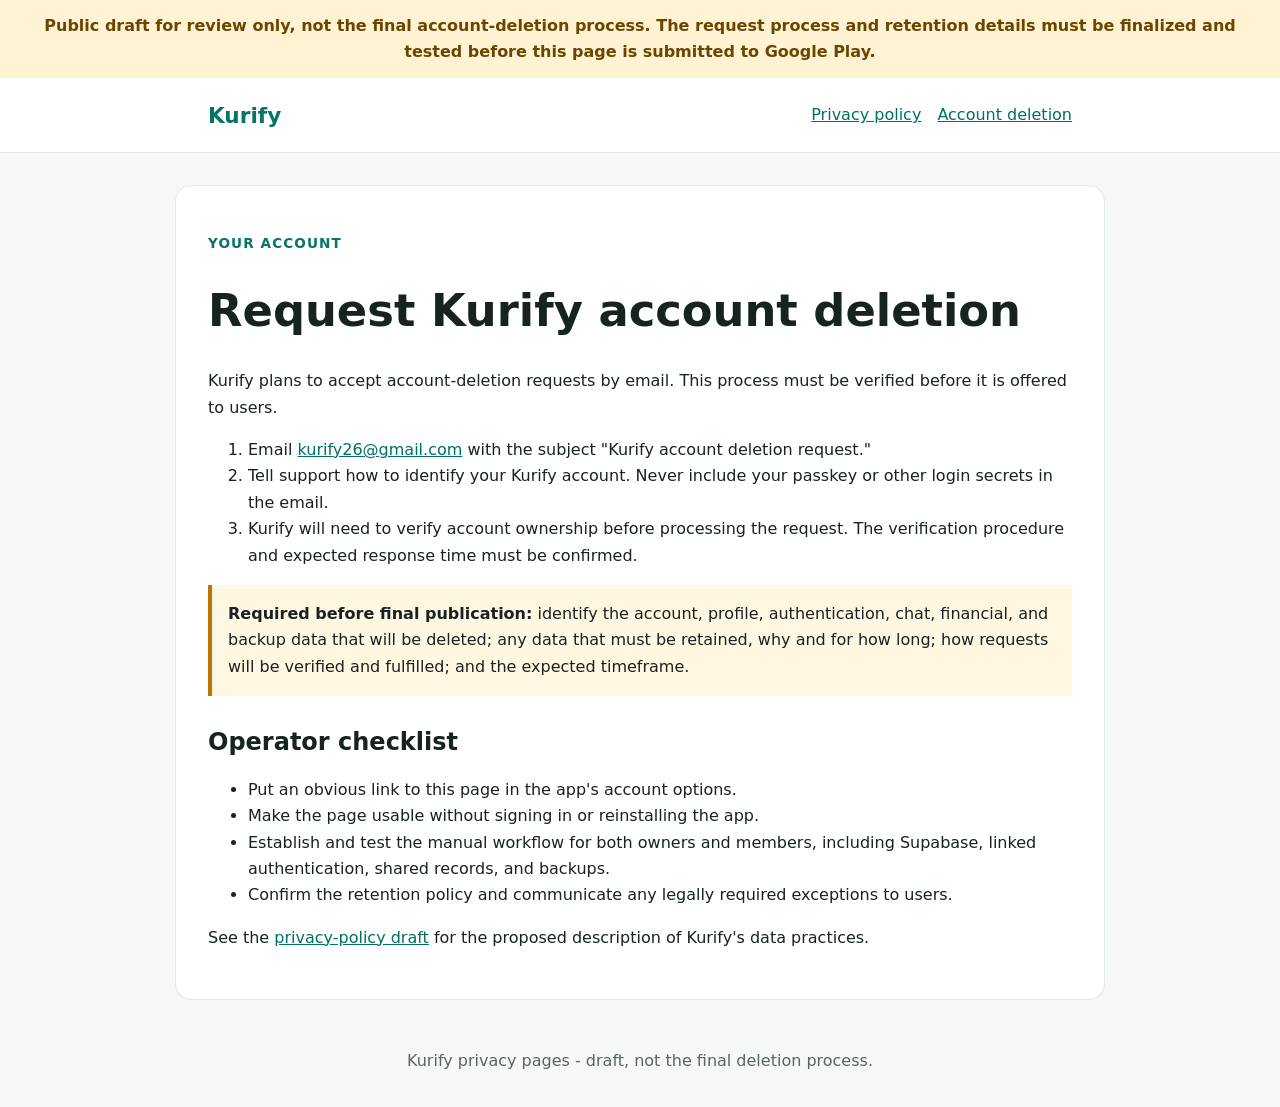
==== delete-account.html @ bcddaca8 "Add draft privacy and account deletion pages Co-authored-by: Copilot <223556219+Copilot@users.norepl" ====
<!doctype html>
<html lang="en">
  <head>
    <meta charset="utf-8">
    <meta name="viewport" content="width=device-width, initial-scale=1">
    <meta name="robots" content="noindex, nofollow">
    <title>Kurify Account Deletion - Draft</title>
    <link rel="stylesheet" href="style.css">
  </head>
  <body>
    <div class="draft-banner" role="note">
      Public draft for review only, not the final account-deletion process.
      The request process and retention details must be finalized and tested
      before this page is submitted to Google Play.
    </div>
    <header class="site-header">
      <a class="brand" href="index.html">Kurify</a>
      <nav aria-label="Privacy pages">
        <a href="index.html">Privacy policy</a>
        <a aria-current="page" href="delete-account.html">Account deletion</a>
      </nav>
    </header>
    <main>
      <p class="eyebrow">Your account</p>
      <h1>Request Kurify account deletion</h1>
      <p>
        Kurify plans to accept account-deletion requests by email. This process
        must be verified before it is offered to users.
      </p>
      <ol>
        <li>
          Email
          <a href="mailto:kurify26@gmail.com?subject=Kurify%20account%20deletion%20request">kurify26@gmail.com</a>
          with the subject "Kurify account deletion request."
        </li>
        <li>
          Tell support how to identify your Kurify account. Never include your
          passkey or other login secrets in the email.
        </li>
        <li>
          Kurify will need to verify account ownership before processing the
          request. The verification procedure and expected response time must
          be confirmed.
        </li>
      </ol>
      <div class="todo">
        <strong>Required before final publication:</strong> identify the account,
        profile, authentication, chat, financial, and backup data that will be
        deleted; any data that must be retained, why and for how long; how
        requests will be verified and fulfilled; and the expected timeframe.
      </div>
      <h2>Operator checklist</h2>
      <ul>
        <li>Put an obvious link to this page in the app's account options.</li>
        <li>Make the page usable without signing in or reinstalling the app.</li>
        <li>
          Establish and test the manual workflow for both owners and members,
          including Supabase, linked authentication, shared records, and backups.
        </li>
        <li>
          Confirm the retention policy and communicate any legally required
          exceptions to users.
        </li>
      </ul>
      <p>
        See the <a href="index.html">privacy-policy draft</a> for the proposed
        description of Kurify's data practices.
      </p>
    </main>
    <footer>Kurify privacy pages - draft, not the final deletion process.</footer>
  </body>
</html>
---- style.css ----
:root {
  color-scheme: light;
  font-family: system-ui, -apple-system, BlinkMacSystemFont, "Segoe UI", sans-serif;
  color: #172321;
  background: #f5f8f7;
  line-height: 1.65;
}

body {
  margin: 0;
}

.draft-banner {
  padding: 0.8rem 1.5rem;
  background: #fff3d4;
  color: #6b4600;
  font-weight: 700;
  text-align: center;
}

.site-header {
  display: flex;
  flex-wrap: wrap;
  align-items: center;
  justify-content: space-between;
  gap: 1rem;
  padding: 1.2rem max(1.5rem, calc((100% - 54rem) / 2));
  background: #fff;
  border-bottom: 1px solid #dfe9e6;
}

.brand {
  color: #087468;
  font-size: 1.35rem;
  font-weight: 800;
  text-decoration: none;
}

nav {
  display: flex;
  flex-wrap: wrap;
  gap: 1rem;
}

main {
  max-width: 54rem;
  margin: 2rem auto;
  padding: 2rem;
  background: #fff;
  border: 1px solid #dfe9e6;
  border-radius: 1rem;
}

h1,
h2 {
  line-height: 1.2;
}

h1 {
  font-size: clamp(2rem, 5vw, 2.8rem);
}

h2 {
  margin-top: 2rem;
}

a {
  color: #006f64;
}

.eyebrow {
  color: #087468;
  font-size: 0.85rem;
  font-weight: 800;
  letter-spacing: 0.08em;
  text-transform: uppercase;
}

.todo {
  padding: 1rem;
  background: #fff7e2;
  border-left: 4px solid #b97700;
}

footer {
  padding: 1rem 1.5rem 2rem;
  color: #586661;
  text-align: center;
}

@media (max-width: 40rem) {
  main {
    margin: 1rem;
    padding: 1.25rem;
  }
}
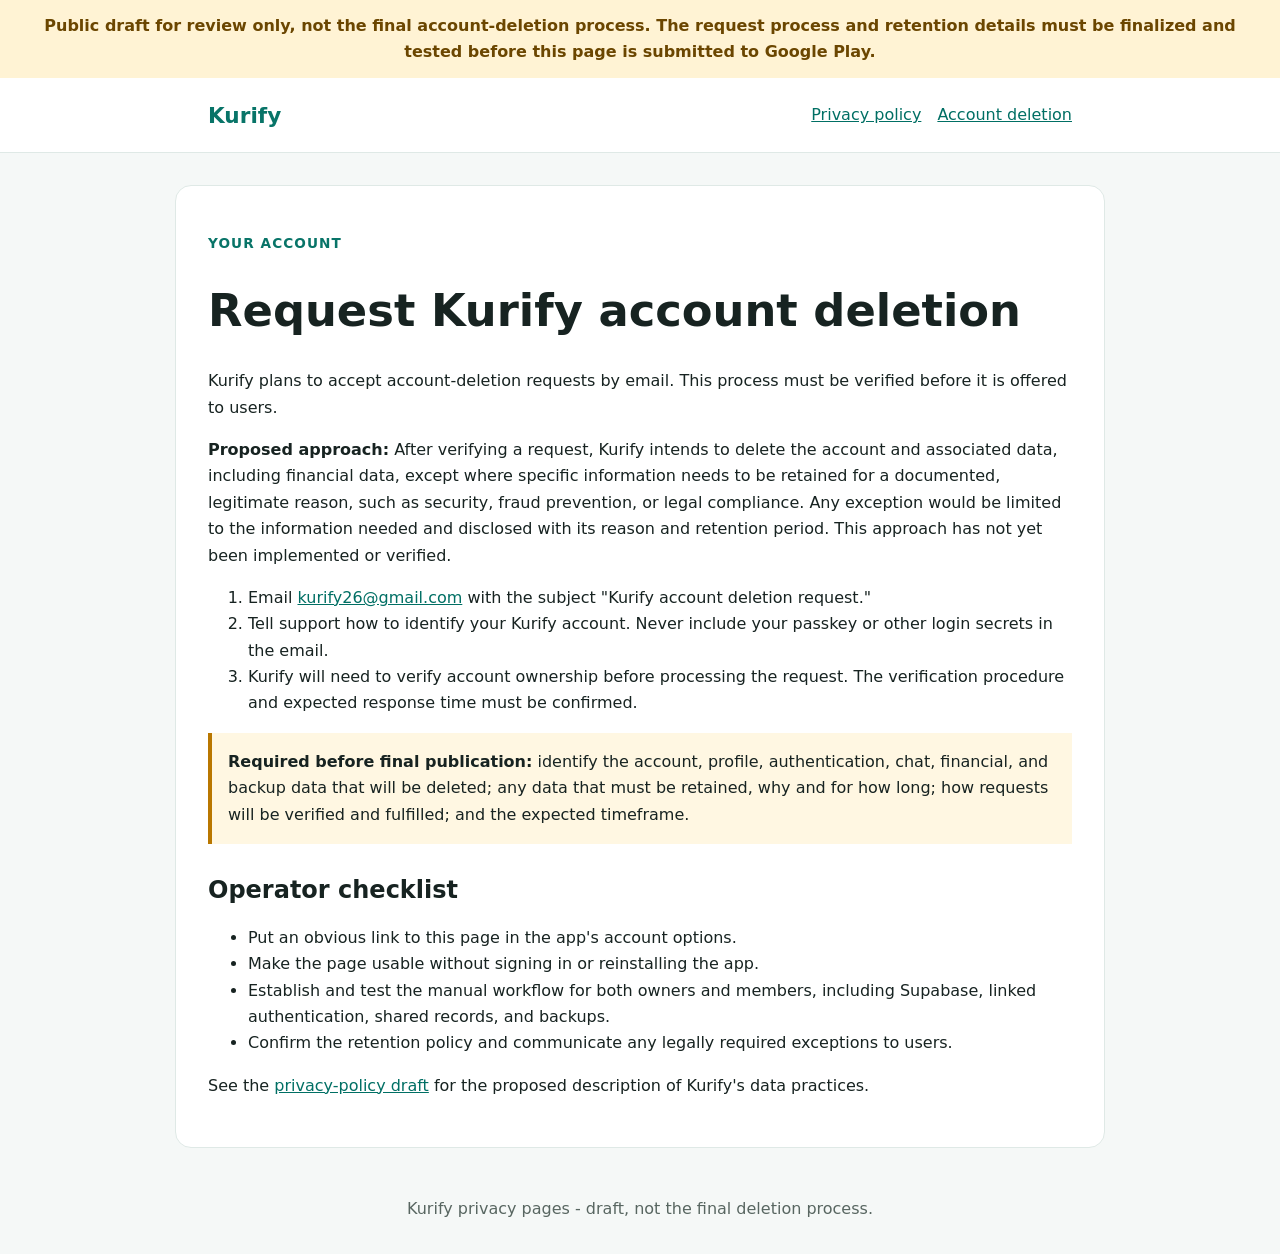
==== commit af228dac: "Describe proposed account deletion approach Co-authored-by: Copilot <223556219+Copilot@users.noreply" ====
--- a/delete-account.html
+++ b/delete-account.html
@@ -26,6 +26,15 @@
       <p>
         Kurify plans to accept account-deletion requests by email. This process
         must be verified before it is offered to users.
+      </p>
+      <p>
+        <strong>Proposed approach:</strong> After verifying a request, Kurify
+        intends to delete the account and associated data, including financial
+        data, except where specific information needs to be retained for a
+        documented, legitimate reason, such as security, fraud prevention, or
+        legal compliance. Any exception would be limited to the information
+        needed and disclosed with its reason and retention period. This approach
+        has not yet been implemented or verified.
       </p>
       <ol>
         <li>
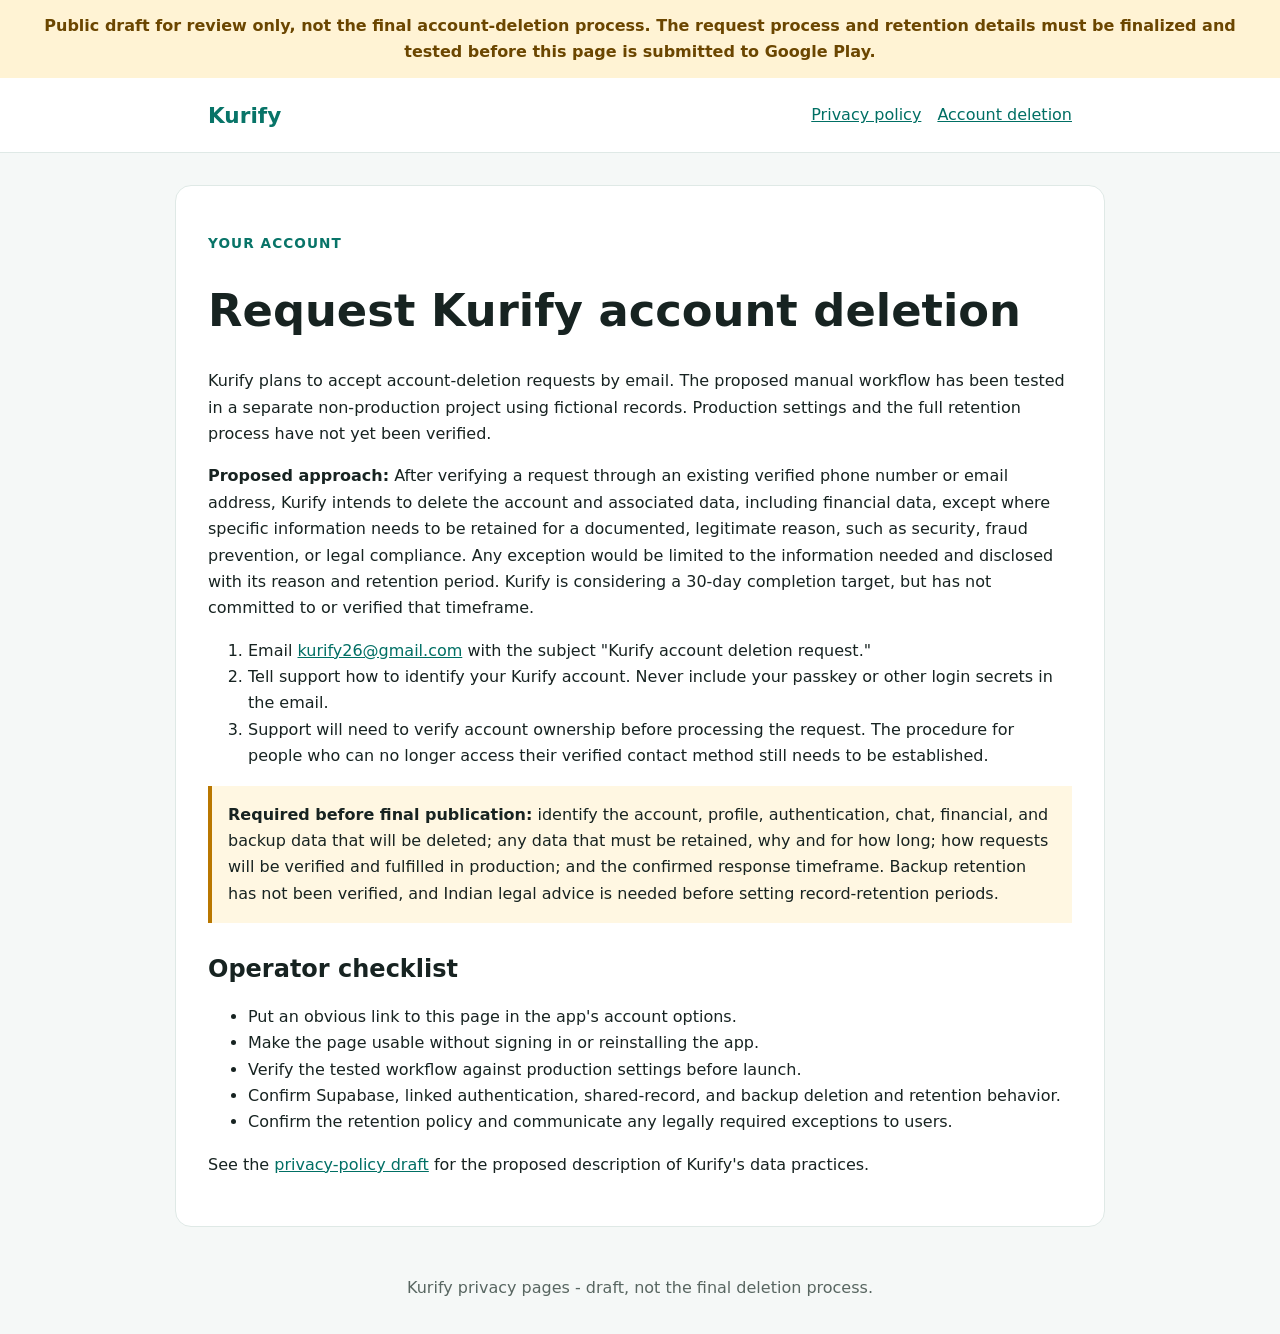
==== commit 3b4ea243: "Update account deletion draft with test status Co-authored-by: Copilot <223556219+Copilot@users.nore" ====
--- a/delete-account.html
+++ b/delete-account.html
@@ -24,17 +24,21 @@
       <p class="eyebrow">Your account</p>
       <h1>Request Kurify account deletion</h1>
       <p>
-        Kurify plans to accept account-deletion requests by email. This process
-        must be verified before it is offered to users.
+        Kurify plans to accept account-deletion requests by email. The proposed
+        manual workflow has been tested in a separate non-production project
+        using fictional records. Production settings and the full retention
+        process have not yet been verified.
       </p>
       <p>
-        <strong>Proposed approach:</strong> After verifying a request, Kurify
-        intends to delete the account and associated data, including financial
-        data, except where specific information needs to be retained for a
-        documented, legitimate reason, such as security, fraud prevention, or
-        legal compliance. Any exception would be limited to the information
-        needed and disclosed with its reason and retention period. This approach
-        has not yet been implemented or verified.
+        <strong>Proposed approach:</strong> After verifying a request through
+        an existing verified phone number or email address, Kurify intends to
+        delete the account and associated data, including financial data,
+        except where specific information needs to be retained for a documented,
+        legitimate reason, such as security, fraud prevention, or legal
+        compliance. Any exception would be limited to the information needed
+        and disclosed with its reason and retention period. Kurify is
+        considering a 30-day completion target, but has not committed to or
+        verified that timeframe.
       </p>
       <ol>
         <li>
@@ -47,24 +51,28 @@
           passkey or other login secrets in the email.
         </li>
         <li>
-          Kurify will need to verify account ownership before processing the
-          request. The verification procedure and expected response time must
-          be confirmed.
+            Support will need to verify account ownership before processing the
+            request. The procedure for people who can no longer access their
+            verified contact method still needs to be established.
         </li>
       </ol>
       <div class="todo">
         <strong>Required before final publication:</strong> identify the account,
         profile, authentication, chat, financial, and backup data that will be
         deleted; any data that must be retained, why and for how long; how
-        requests will be verified and fulfilled; and the expected timeframe.
+        requests will be verified and fulfilled in production; and the
+        confirmed response timeframe. Backup retention has not been verified,
+        and Indian legal advice is needed before setting record-retention
+        periods.
       </div>
       <h2>Operator checklist</h2>
       <ul>
         <li>Put an obvious link to this page in the app's account options.</li>
         <li>Make the page usable without signing in or reinstalling the app.</li>
+        <li>Verify the tested workflow against production settings before launch.</li>
         <li>
-          Establish and test the manual workflow for both owners and members,
-          including Supabase, linked authentication, shared records, and backups.
+          Confirm Supabase, linked authentication, shared-record, and backup
+          deletion and retention behavior.
         </li>
         <li>
           Confirm the retention policy and communicate any legally required
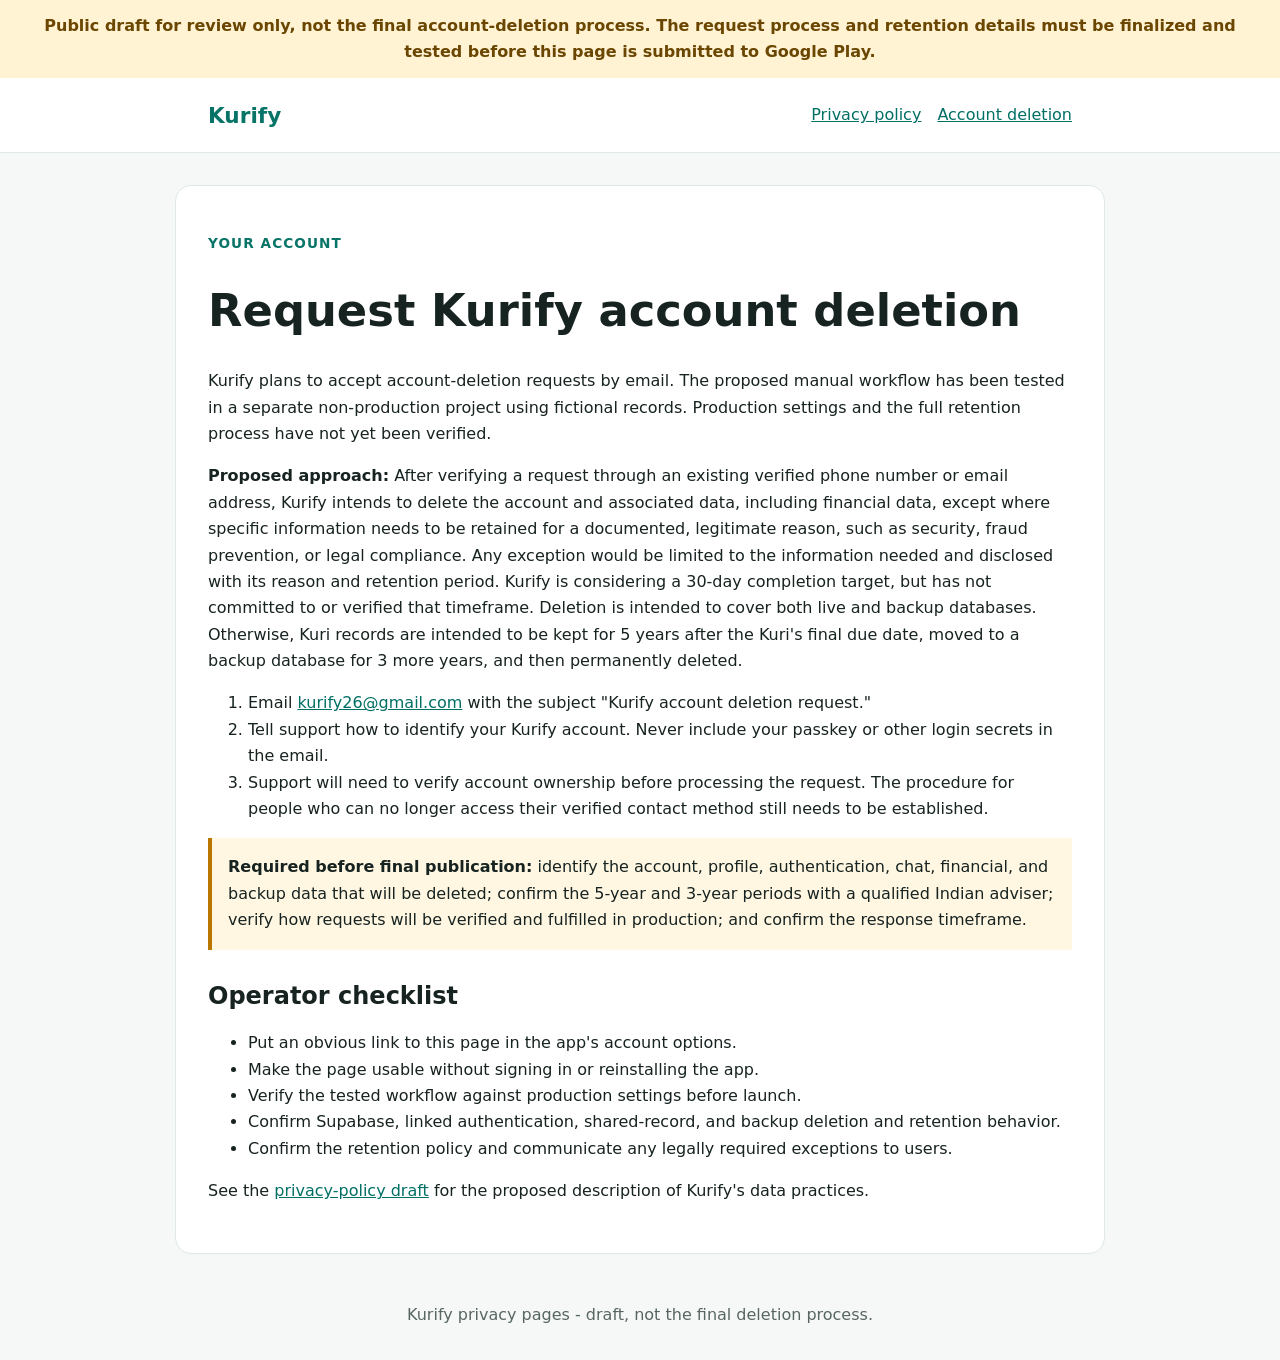
==== commit 678b5519: "Describe proposed retention periods Co-authored-by: Copilot <223556219+Copilot@users.noreply.github." ====
--- a/delete-account.html
+++ b/delete-account.html
@@ -38,7 +38,10 @@
         compliance. Any exception would be limited to the information needed
         and disclosed with its reason and retention period. Kurify is
         considering a 30-day completion target, but has not committed to or
-        verified that timeframe.
+        verified that timeframe. Deletion is intended to cover both live and
+        backup databases. Otherwise, Kuri records are intended to be kept for 5
+        years after the Kuri's final due date, moved to a backup database for 3
+        more years, and then permanently deleted.
       </p>
       <ol>
         <li>
@@ -59,11 +62,9 @@
       <div class="todo">
         <strong>Required before final publication:</strong> identify the account,
         profile, authentication, chat, financial, and backup data that will be
-        deleted; any data that must be retained, why and for how long; how
-        requests will be verified and fulfilled in production; and the
-        confirmed response timeframe. Backup retention has not been verified,
-        and Indian legal advice is needed before setting record-retention
-        periods.
+        deleted; confirm the 5-year and 3-year periods with a qualified Indian
+        adviser; verify how requests will be verified and fulfilled in
+        production; and confirm the response timeframe.
       </div>
       <h2>Operator checklist</h2>
       <ul>
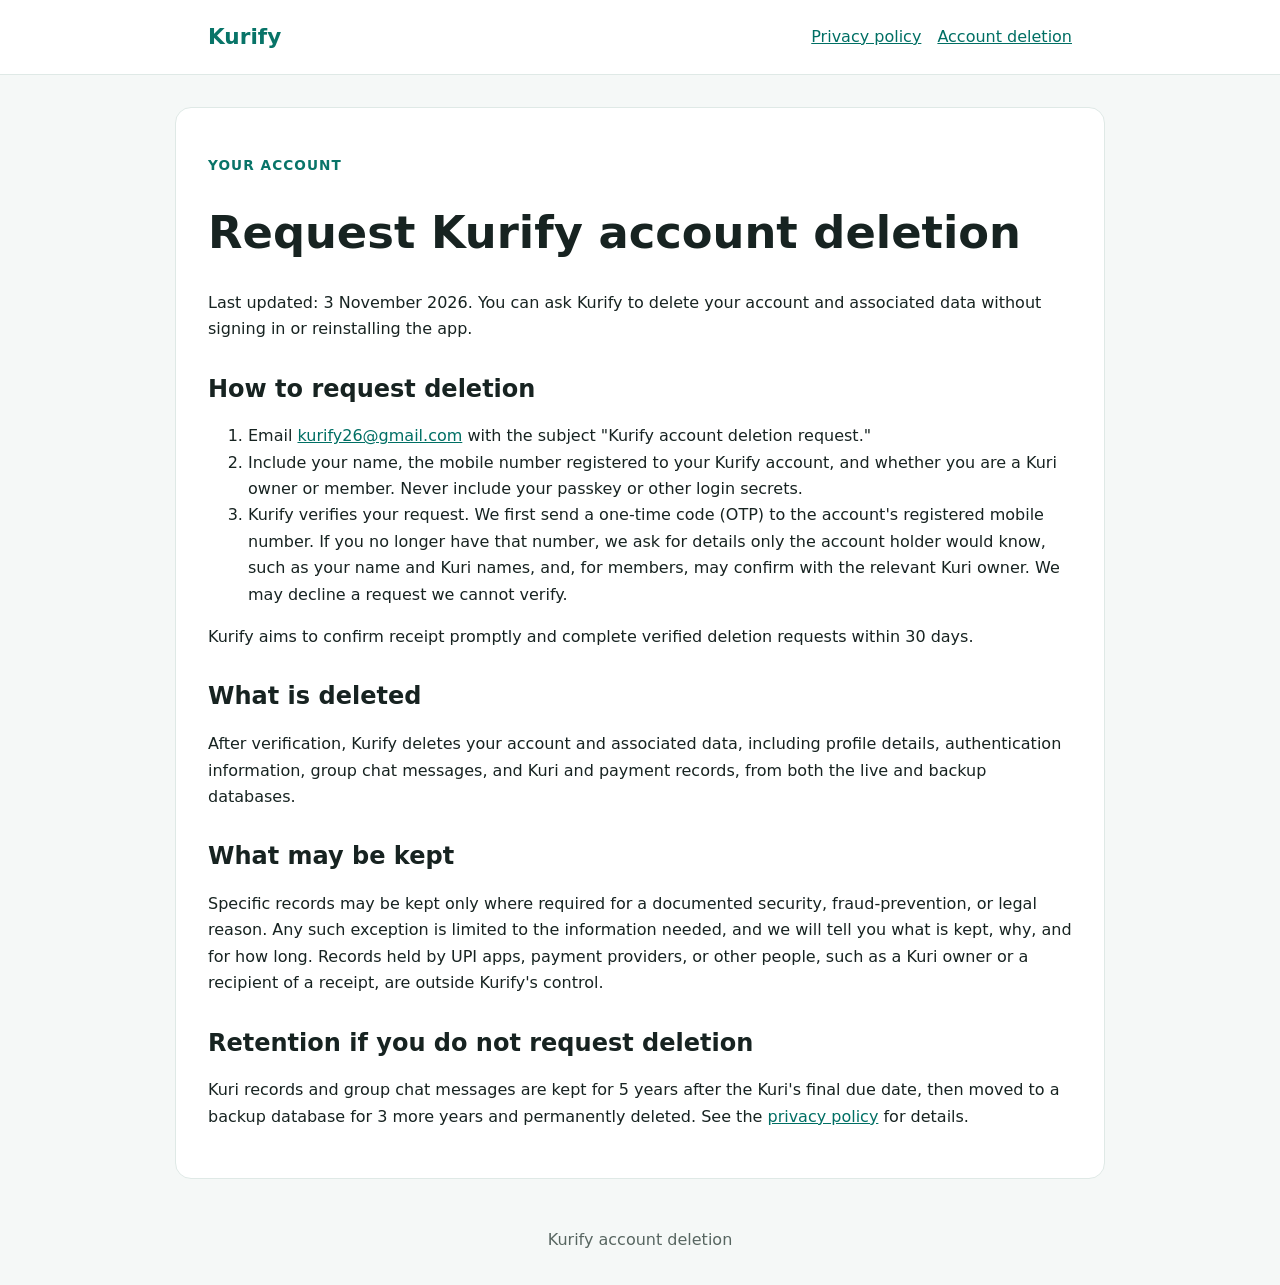
==== commit 502f3fbe: "Finalize privacy policy and account deletion pages Co-authored-by: Copilot <223556219+Copilot@users." ====
--- a/delete-account.html
+++ b/delete-account.html
@@ -3,16 +3,10 @@
   <head>
     <meta charset="utf-8">
     <meta name="viewport" content="width=device-width, initial-scale=1">
-    <meta name="robots" content="noindex, nofollow">
-    <title>Kurify Account Deletion - Draft</title>
+    <title>Kurify Account Deletion</title>
     <link rel="stylesheet" href="style.css">
   </head>
   <body>
-    <div class="draft-banner" role="note">
-      Public draft for review only, not the final account-deletion process.
-      The request process and retention details must be finalized and tested
-      before this page is submitted to Google Play.
-    </div>
     <header class="site-header">
       <a class="brand" href="index.html">Kurify</a>
       <nav aria-label="Privacy pages">
@@ -24,25 +18,11 @@
       <p class="eyebrow">Your account</p>
       <h1>Request Kurify account deletion</h1>
       <p>
-        Kurify plans to accept account-deletion requests by email. The proposed
-        manual workflow has been tested in a separate non-production project
-        using fictional records. Production settings and the full retention
-        process have not yet been verified.
+        Last updated: 3 November 2026. You can ask Kurify to delete your account
+        and associated data without signing in or reinstalling the app.
       </p>
-      <p>
-        <strong>Proposed approach:</strong> After verifying a request through
-        an existing verified phone number or email address, Kurify intends to
-        delete the account and associated data, including financial data,
-        except where specific information needs to be retained for a documented,
-        legitimate reason, such as security, fraud prevention, or legal
-        compliance. Any exception would be limited to the information needed
-        and disclosed with its reason and retention period. Kurify is
-        considering a 30-day completion target, but has not committed to or
-        verified that timeframe. Deletion is intended to cover both live and
-        backup databases. Otherwise, Kuri records are intended to be kept for 5
-        years after the Kuri's final due date, moved to a backup database for 3
-        more years, and then permanently deleted.
-      </p>
+
+      <h2>How to request deletion</h2>
       <ol>
         <li>
           Email
@@ -50,41 +30,50 @@
           with the subject "Kurify account deletion request."
         </li>
         <li>
-          Tell support how to identify your Kurify account. Never include your
-          passkey or other login secrets in the email.
+          Include your name, the mobile number registered to your Kurify
+          account, and whether you are a Kuri owner or member. Never include
+          your passkey or other login secrets.
         </li>
         <li>
-            Support will need to verify account ownership before processing the
-            request. The procedure for people who can no longer access their
-            verified contact method still needs to be established.
+          Kurify verifies your request. We first send a one-time code (OTP) to
+          the account's registered mobile number. If you no longer have that
+          number, we ask for details only the account holder would know, such as
+          your name and Kuri names, and, for members, may confirm with the
+          relevant Kuri owner. We may decline a request we cannot verify.
         </li>
       </ol>
-      <div class="todo">
-        <strong>Required before final publication:</strong> identify the account,
-        profile, authentication, chat, financial, and backup data that will be
-        deleted; confirm the 5-year and 3-year periods with a qualified Indian
-        adviser; verify how requests will be verified and fulfilled in
-        production; and confirm the response timeframe.
-      </div>
-      <h2>Operator checklist</h2>
-      <ul>
-        <li>Put an obvious link to this page in the app's account options.</li>
-        <li>Make the page usable without signing in or reinstalling the app.</li>
-        <li>Verify the tested workflow against production settings before launch.</li>
-        <li>
-          Confirm Supabase, linked authentication, shared-record, and backup
-          deletion and retention behavior.
-        </li>
-        <li>
-          Confirm the retention policy and communicate any legally required
-          exceptions to users.
-        </li>
-      </ul>
       <p>
-        See the <a href="index.html">privacy-policy draft</a> for the proposed
-        description of Kurify's data practices.
+        Kurify aims to confirm receipt promptly and complete verified deletion
+        requests within 30 days.
+      </p>
+
+      <h2>What is deleted</h2>
+      <p>
+        After verification, Kurify deletes your account and associated data,
+        including profile details, authentication information, group chat
+        messages, and Kuri and payment records, from both the live and backup
+        databases.
+      </p>
+
+      <h2>What may be kept</h2>
+      <p>
+        Specific records may be kept only where required for a documented
+        security, fraud-prevention, or legal reason. Any such exception is
+        limited to the information needed, and we will tell you what is kept,
+        why, and for how long. Records held by UPI apps, payment providers, or
+        other people, such as a Kuri owner or a recipient of a receipt, are
+        outside Kurify's control.
+      </p>
+
+      <h2>Retention if you do not request deletion</h2>
+      <p>
+        Kuri records and group chat messages are kept for 5 years after the
+        Kuri's final due date, then moved to a backup database for 3 more years
+        and permanently deleted. See the
+        <a href="index.html#retention-and-deletion">privacy policy</a> for
+        details.
       </p>
     </main>
-    <footer>Kurify privacy pages - draft, not the final deletion process.</footer>
+    <footer>Kurify account deletion</footer>
   </body>
 </html>
